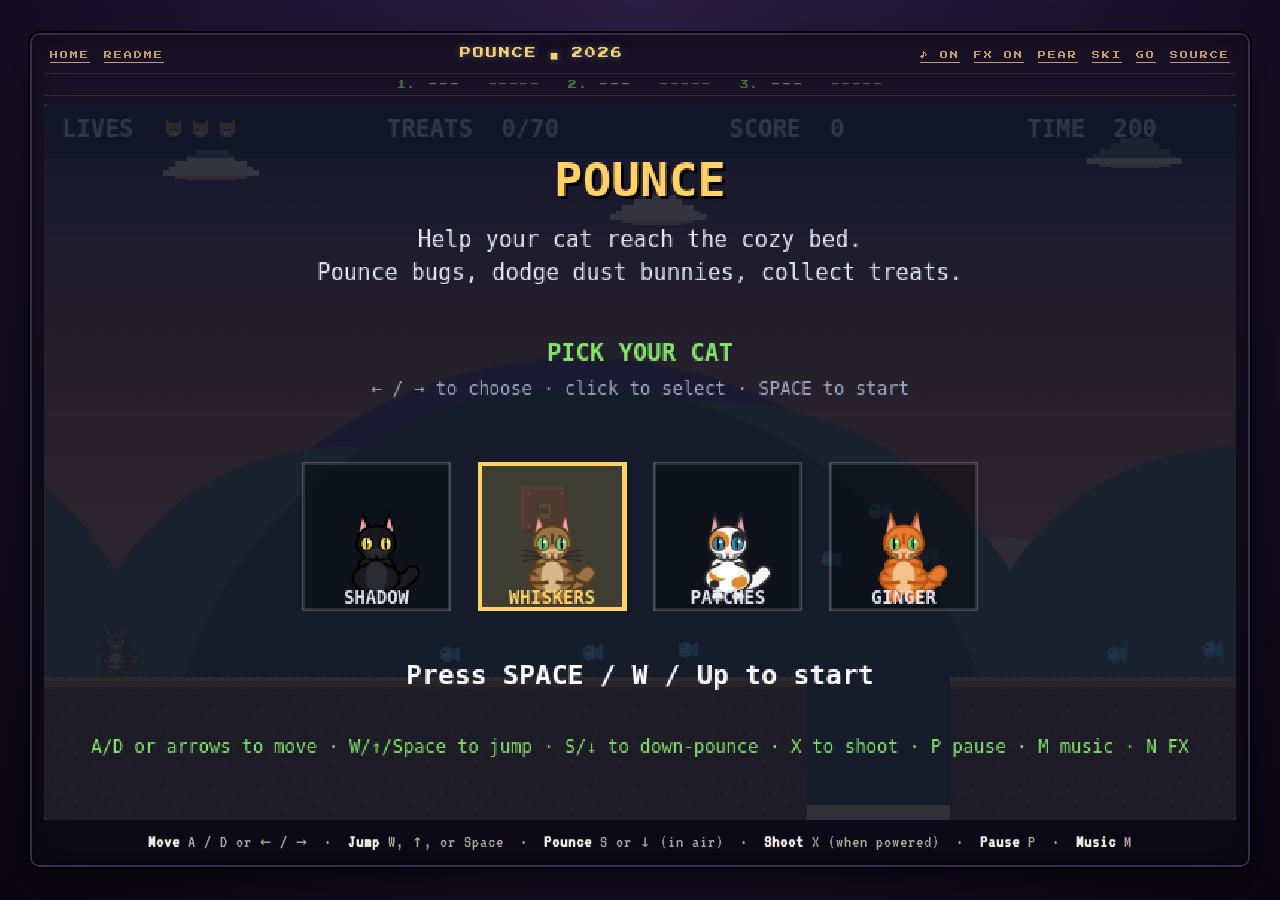
==== index.html @ 9c2bf385 "Add SFX on/off toggle (independent of music): bezel button + N key" ====
<!DOCTYPE html>
<html lang="en">
<head>
  <meta charset="UTF-8">
  <meta name="viewport" content="width=device-width, initial-scale=1">
  <title>POUNCE // A Cat Platformer</title>

  <meta name="description" content="A free browser side-scroller. Play as a cat — pick from four palettes — bounding through a hand-built tile level on the way to a cozy bed. Stomp bugs, collect treats and yarn balls, and reach the goal. Vanilla HTML / Canvas / Web Audio. No build step.">
  <link rel="canonical" href="https://pounce.mike-lee.me/">
  <meta name="theme-color" content="#1a1a2e">

  <!-- PWA manifest (makes the game installable to home screen) -->
  <link rel="manifest" href="/manifest.json">
  <meta name="apple-mobile-web-app-capable" content="yes">
  <meta name="apple-mobile-web-app-status-bar-style" content="black-translucent">
  <meta name="apple-mobile-web-app-title" content="Pounce">

  <!-- Favicons -->
  <link rel="icon" type="image/x-icon" href="/favicon.ico">
  <link rel="icon" type="image/png" sizes="16x16"   href="/favicon-16.png">
  <link rel="icon" type="image/png" sizes="32x32"   href="/favicon-32.png">
  <link rel="icon" type="image/png" sizes="48x48"   href="/favicon-48.png">
  <link rel="icon" type="image/png" sizes="64x64"   href="/favicon-64.png">
  <link rel="icon" type="image/png" sizes="96x96"   href="/favicon-96.png">
  <link rel="apple-touch-icon" sizes="180x180"      href="/apple-touch-icon.png">
  <link rel="icon" type="image/png" sizes="192x192" href="/icon-192.png">
  <link rel="icon" type="image/png" sizes="512x512" href="/icon-512.png">

  <!-- Structured data: VideoGame -->
  <script type="application/ld+json">
  {
    "@context": "https://schema.org",
    "@type": "VideoGame",
    "name": "Pounce",
    "alternateName": "pounce",
    "description": "A free browser side-scrolling platformer. Play as a cat trying to reach the cozy bed. Four selectable cat palettes, hand-built tile level, procedural pixel-art world, vector cat sprites, Web Audio synthesised SFX. Vanilla HTML / CSS / JavaScript, no build step.",
    "url": "https://pounce.mike-lee.me/",
    "image": "https://pounce.mike-lee.me/preview.png",
    "inLanguage": "en",
    "applicationCategory": "GameApplication",
    "gamePlatform": ["Web Browser"],
    "operatingSystem": "Any",
    "genre": ["Platformer", "Retro", "Side-scroller"],
    "isAccessibleForFree": true,
    "playMode": "SinglePlayer",
    "offers": {
      "@type": "Offer",
      "price": "0",
      "priceCurrency": "USD"
    },
    "author": {
      "@type": "Person",
      "name": "Mike Lee",
      "alternateName": "Whisker Leaks",
      "url": "https://www.linkedin.com/in/mikelee89/"
    },
    "publisher": {
      "@type": "Person",
      "name": "Mike Lee",
      "url": "https://mike-lee.me/"
    },
    "datePublished": "2026-04-26",
    "softwareVersion": "0.2"
  }
  </script>

  <!-- Open Graph -->
  <meta property="og:title" content="POUNCE // A Cat Platformer">
  <meta property="og:description" content="A free browser side-scroller. Play as a cat bounding through a hand-built tile level on the way to a cozy bed.">
  <meta property="og:image" content="https://pounce.mike-lee.me/preview.png">
  <meta property="og:url" content="https://pounce.mike-lee.me/">
  <meta property="og:type" content="website">
  <meta property="og:site_name" content="pounce">

  <!-- Twitter -->
  <meta name="twitter:card" content="summary_large_image">
  <meta name="twitter:title" content="POUNCE // A Cat Platformer">
  <meta name="twitter:description" content="A free browser side-scroller. Play as a cat trying to reach the cozy bed.">
  <meta name="twitter:image" content="https://pounce.mike-lee.me/preview.png">

  <link rel="stylesheet" href="style.css">
</head>
<body>
  <main class="frame">
    <div class="bezel-title">
      <span class="bezel-left">
        <a href="https://mike-lee.me/" class="bezel-link"
           target="_blank" rel="noopener noreferrer">HOME</a>
        <a href="readme.html" class="bezel-link">README</a>
      </span>
      <span class="bezel-center">POUNCE <span class="dot">&#9632;</span> 2026</span>
      <span class="bezel-right">
        <button id="music-toggle" class="bezel-link bezel-button"
                type="button" aria-pressed="true"
                title="Toggle music (M)">&#9834; ON</button>
        <button id="sfx-toggle" class="bezel-link bezel-button"
                type="button" aria-pressed="true"
                title="Toggle sound effects (N)">FX ON</button>
        <a href="https://pear.mike-lee.me/" class="bezel-link"
           target="_blank" rel="noopener noreferrer">PEAR</a>
        <a href="https://ski.mike-lee.me/" class="bezel-link"
           target="_blank" rel="noopener noreferrer">SKI</a>
        <a href="https://go.mike-lee.me/" class="bezel-link"
           target="_blank" rel="noopener noreferrer">GO</a>
        <a href="https://github.com/ashtonmorrow/bros" class="bezel-link"
           target="_blank" rel="noopener noreferrer">SOURCE</a>
      </span>
    </div>

    <!-- Top-3 leaderboard strip. Painted from localStorage cache instantly,
         then refreshed from Supabase on load + after each submit. -->
    <div id="leaderboard" class="leaderboard" aria-label="Top three scores"></div>

    <div class="screen-wrap">
      <canvas id="game" width="800" height="480"
              aria-label="Side-scrolling cat platformer"></canvas>

      <!-- Name-entry overlay. Hidden until the player cracks the top three;
           shown over the win / game-over screen. -->
      <div id="lb-entry" class="lb-entry hidden" role="dialog" aria-label="High score entry">
        <div class="lb-entry-title">NEW HIGH SCORE</div>
        <div class="lb-entry-row">
          <input id="lb-name-input" class="lb-name-input" type="text"
                 maxlength="5" autocomplete="off" spellcheck="false"
                 aria-label="Enter your initials, up to 5 characters">
          <button id="lb-submit" class="lb-submit" type="button">OK</button>
        </div>
        <div class="lb-entry-hint">Up to 5 characters &middot; ENTER to save</div>
      </div>
    </div>

    <p class="controls">
      <strong>Move</strong> A / D or &larr; / &rarr; &nbsp;&middot;&nbsp;
      <strong>Jump</strong> W, &uarr;, or Space &nbsp;&middot;&nbsp;
      <strong>Pounce</strong> S or &darr; (in air) &nbsp;&middot;&nbsp;
      <strong>Shoot</strong> X (when powered) &nbsp;&middot;&nbsp;
      <strong>Pause</strong> P &nbsp;&middot;&nbsp;
      <strong>Music</strong> M
    </p>
  </main>

  <!-- Order matters: shared globals are defined top-down. -->
  <script src="js/sprites.js"></script>
  <script src="js/audio.js"></script>
  <script src="js/level.js"></script>
  <script src="js/game.js"></script>

  <!-- Service worker: PWA installability + offline cache. Skipped on
       file:// because the SW spec requires http(s). -->
  <script>
    if ('serviceWorker' in navigator && location.protocol.startsWith('http')) {
      window.addEventListener('load', () => {
        navigator.serviceWorker.register('/sw.js').catch(() => {});
      });
    }
  </script>
</body>
</html>
---- style.css ----
/* style.css — page chrome for Pounce.
   The game itself draws into <canvas id="game"> via Canvas 2D. Internal
   resolution is locked at 800 × 480 (5 : 3 landscape); the canvas is then
   scaled to the viewport via CSS while preserving aspect ratio. Inspired by
   cat-ski's bezel pattern, adapted for landscape so the game fills as much
   horizontal real-estate as the viewport allows. */

@import url('https://fonts.googleapis.com/css2?family=Press+Start+2P&family=VT323&display=swap');

:root {
  /* Page chrome: deep nighttime backdrop so the sunset palette inside the
     canvas glows by contrast. Accent stays warm gold (matches the cat-food
     can + magic-fish highlights inside the game). */
  --bg-1:    #0a0712;
  --bg-2:    #181028;
  --bg-3:    #2a1f44;
  --panel:   #1a1227;
  --panel-2: #0d0a18;
  --bezel:   #3a2a55;
  --ink:     #f0e9e0;
  --ink-dim: #b0a89c;
  --ink-soft:#c69c6d;     /* warm dusty rose, used for bezel links */
  --accent:  #ffd166;     /* sunset gold */
  --accent-2:#84e36b;     /* shooter-state green tint */
  --accent-3:#ff8b6b;     /* warning / panic warm */
}

* { box-sizing: border-box; margin: 0; padding: 0; }

html, body {
  background: var(--bg-2);
  color: var(--ink);
  font-family: 'VT323', ui-monospace, Menlo, Consolas, monospace;
  /* dvh = dynamic viewport height; resizes with the browser chrome on mobile */
  min-height: 100dvh;
  width: 100%;
}

body {
  display: grid;
  place-items: center;
  padding: 16px;
  background:
    radial-gradient(ellipse at 50% 0%, var(--bg-3) 0%, var(--bg-2) 60%, var(--bg-1) 100%);
  /* Don't paint anything if the canvas is bigger than the viewport — the
     overflow we want is on the inner .screen-wrap only. */
  overflow-x: hidden;
}

/* ----- Frame: the rounded chrome that wraps the whole app ----- */
.frame {
  position: relative;
  padding: 12px 12px 14px;
  border-radius: 8px;
  background: linear-gradient(var(--panel), var(--panel-2));
  box-shadow:
    0 0 0 2px var(--bezel),
    0 0 0 4px #000,
    0 24px 48px rgba(0,0,0,0.55),
    inset 0 0 32px rgba(0,0,0,0.55);

  /* Width strategy. Picks whichever is smallest:
       95vw                                — small horizontal gutter
       calc((100dvh - 140px) * 5/3 + 24px) — leaves ~140px for chrome (bezel
                                             title + controls + body padding)
                                             so the frame never overflows
                                             vertically; the +24 is the
                                             frame's own internal padding
       1612px                              — hard cap at ~2× internal canvas
                                             (1600 + 24 padding) so pixel art
                                             stays crisp and we get the
                                             "symmetric padding when at max
                                             size" feel you asked for.       */
  width: min(95vw, calc((100dvh - 140px) * 5 / 3 + 24px), 1612px);
  max-width: 100%;
}

/* ----- Top bezel: HOME / README on left, brand center, sister-projects right ----- */
.bezel-title {
  display: flex;
  justify-content: space-between;
  align-items: center;
  gap: 12px;
  font-family: 'Press Start 2P', monospace;
  font-size: 11px;
  letter-spacing: 2px;
  color: var(--ink-soft);
  margin-bottom: 10px;
  padding: 0 4px;
  text-shadow: 0 0 6px rgba(122, 167, 199, 0.55);
}
.bezel-center { flex: 1; text-align: center; color: var(--accent); }
.bezel-left, .bezel-right {
  display: flex;
  align-items: center;
  gap: 10px;
}
.bezel-title .dot {
  color: var(--accent);
  animation: blink 1.2s steps(2, end) infinite;
}
@keyframes blink { 50% { opacity: 0; } }
.bezel-link {
  font-size: 8px;
  letter-spacing: 2px;
  color: var(--ink-soft);
  text-decoration: underline;
  text-underline-offset: 3px;
  padding: 4px 2px;
  text-shadow: none;
  transition: color 120ms;
}
.bezel-link:hover  { color: var(--accent-2); }
.bezel-link:active { color: var(--accent); }

/* Buttons rendered with bezel-link styling so the music toggle blends in
   visually with the surrounding HOME / README / SOURCE anchor tags. */
.bezel-button {
  background: transparent;
  border: 0;
  font-family: inherit;
  cursor: pointer;
}
.bezel-button[aria-pressed="false"] { color: #6a6573; text-decoration: line-through; }

/* ----- Leaderboard strip: thin board between the bezel and the canvas ----- */
.leaderboard {
  display: flex;
  justify-content: center;
  gap: 28px;
  font-family: 'Press Start 2P', monospace;
  font-size: 9px;
  letter-spacing: 1.5px;
  color: var(--ink-soft);
  margin: 0 0 8px;
  padding: 6px 8px;
  border-top: 1px solid rgba(140, 110, 70, 0.25);
  border-bottom: 1px solid rgba(140, 110, 70, 0.25);
  flex-wrap: wrap;
}
.lb-row {
  display: inline-flex;
  align-items: baseline;
  gap: 10px;
  min-width: 130px;
}
.lb-rank  { color: var(--accent-2); min-width: 18px; }
.lb-name  { color: var(--ink);      min-width: 50px; letter-spacing: 2px; }
.lb-score { color: var(--ink-dim);  min-width: 38px; text-align: right; margin-left: auto; }
.lb-empty { opacity: 0.45; }
@media (max-width: 540px) {
  .leaderboard { gap: 12px; font-size: 8px; padding: 5px 4px; }
  .lb-row { gap: 6px; min-width: 0; }
  .lb-name  { min-width: 38px; letter-spacing: 1.5px; }
  .lb-score { min-width: 30px; }
}

/* ----- Name-entry overlay (high-score prompt) ----- */
.lb-entry {
  position: absolute;
  top: 50%;
  left: 50%;
  transform: translate(-50%, -50%);
  background: rgba(15, 12, 28, 0.95);
  border: 2px solid var(--accent);
  padding: 16px 24px 14px;
  z-index: 10;
  text-align: center;
  font-family: 'Press Start 2P', monospace;
  box-shadow: 0 8px 32px rgba(0, 0, 0, 0.6);
}
.lb-entry.hidden { display: none; }
.lb-entry-title {
  color: var(--accent);
  font-size: 14px;
  margin-bottom: 12px;
  letter-spacing: 3px;
  text-shadow: 0 0 8px rgba(255, 209, 102, 0.4);
}
.lb-entry-row {
  display: flex;
  align-items: center;
  justify-content: center;
  gap: 8px;
}
.lb-name-input {
  font-family: inherit;
  font-size: 14px;
  letter-spacing: 4px;
  width: 140px;
  padding: 8px 10px;
  background: var(--bg-2);
  color: var(--ink);
  border: 2px solid var(--ink-dim);
  text-align: center;
  text-transform: uppercase;
  outline: none;
  caret-color: var(--accent);
}
.lb-name-input:focus {
  border-color: var(--accent);
  box-shadow: 0 0 0 2px rgba(255, 209, 102, 0.3);
}
.lb-submit {
  font-family: inherit;
  font-size: 10px;
  padding: 8px 12px;
  background: var(--accent);
  color: var(--bg-2);
  border: 2px solid var(--accent);
  cursor: pointer;
  letter-spacing: 2px;
  box-shadow: 2px 2px 0 #000;
}
.lb-submit:active {
  transform: translate(1px, 1px);
  box-shadow: 1px 1px 0 #000;
}
.lb-entry-hint {
  margin-top: 10px;
  font-size: 8px;
  color: var(--ink-dim);
  letter-spacing: 1.5px;
}

/* ----- Screen wrap: holds the canvas at the right aspect ratio ----- */
.screen-wrap {
  position: relative;
  width: 100%;
  aspect-ratio: 5 / 3;
  border-radius: 4px;
  overflow: hidden;
  background: #6ec5ff;
  box-shadow:
    inset 0 0 0 2px #000,
    inset 0 0 24px rgba(0, 0, 0, 0.4);
}

canvas#game {
  display: block;
  width: 100%;
  height: 100%;
  /* Crisp scaling for pixel art when the CSS size > internal resolution. */
  image-rendering: pixelated;
  image-rendering: -moz-crisp-edges;
  image-rendering: crisp-edges;
  cursor: crosshair;
  outline: none;
  background: #6ec5ff;
}

/* ----- Below-frame controls hint ----- */
.controls {
  margin-top: 10px;
  padding: 0 4px;
  font-size: 18px;
  color: var(--ink-dim);
  letter-spacing: 1px;
  text-align: center;
}
.controls strong { color: var(--ink); }
.controls a { color: var(--ink-soft); text-decoration: underline; text-underline-offset: 2px; }
.controls a:hover { color: var(--accent-2); }

@media (max-width: 700px) {
  body { padding: 8px; }
  .frame { padding: 8px; border-radius: 6px; }
  .bezel-title { font-size: 9px; letter-spacing: 1px; gap: 6px; }
  .bezel-link  { font-size: 7px; }
  .controls    { font-size: 14px; }
}
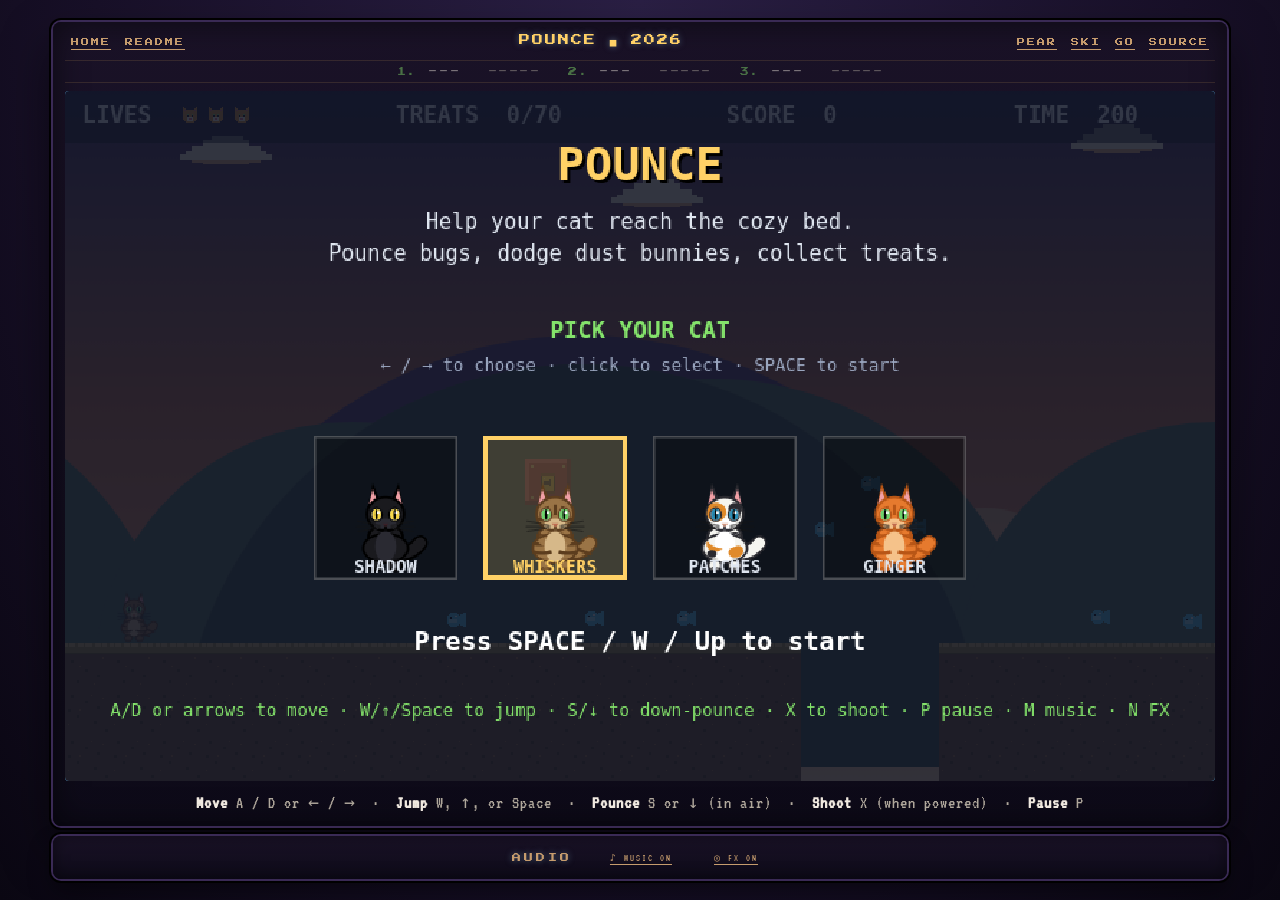
==== commit 73cda69d: "Move audio controls to bottom frame; instant on/off via master gains; M/N work in any mode" ====
--- a/index.html
+++ b/index.html
@@ -90,12 +90,6 @@
       </span>
       <span class="bezel-center">POUNCE <span class="dot">&#9632;</span> 2026</span>
       <span class="bezel-right">
-        <button id="music-toggle" class="bezel-link bezel-button"
-                type="button" aria-pressed="true"
-                title="Toggle music (M)">&#9834; ON</button>
-        <button id="sfx-toggle" class="bezel-link bezel-button"
-                type="button" aria-pressed="true"
-                title="Toggle sound effects (N)">FX ON</button>
         <a href="https://pear.mike-lee.me/" class="bezel-link"
            target="_blank" rel="noopener noreferrer">PEAR</a>
         <a href="https://ski.mike-lee.me/" class="bezel-link"
@@ -134,10 +128,20 @@
       <strong>Jump</strong> W, &uarr;, or Space &nbsp;&middot;&nbsp;
       <strong>Pounce</strong> S or &darr; (in air) &nbsp;&middot;&nbsp;
       <strong>Shoot</strong> X (when powered) &nbsp;&middot;&nbsp;
-      <strong>Pause</strong> P &nbsp;&middot;&nbsp;
-      <strong>Music</strong> M
+      <strong>Pause</strong> P
     </p>
   </main>
+
+  <!-- Audio controls live below the game frame — instant on/off. -->
+  <div class="frame frame-controls">
+    <span class="game-controls-label">AUDIO</span>
+    <button id="music-toggle" class="bezel-link bezel-button"
+            type="button" aria-pressed="true"
+            title="Toggle music (M)">&#9834; MUSIC ON</button>
+    <button id="sfx-toggle" class="bezel-link bezel-button"
+            type="button" aria-pressed="true"
+            title="Toggle sound effects (N)">&#9678; FX ON</button>
+  </div>
 
   <!-- Order matters: shared globals are defined top-down. -->
   <script src="js/sprites.js"></script>
--- a/style.css
+++ b/style.css
@@ -37,9 +37,12 @@
 }
 
 body {
-  display: grid;
-  place-items: center;
+  display: flex;
+  flex-direction: column;
+  align-items: center;
+  justify-content: center;
   padding: 16px;
+  gap: 10px;
   background:
     radial-gradient(ellipse at 50% 0%, var(--bg-3) 0%, var(--bg-2) 60%, var(--bg-1) 100%);
   /* Don't paint anything if the canvas is bigger than the viewport — the
@@ -47,7 +50,14 @@
   overflow-x: hidden;
 }
 
-/* ----- Frame: the rounded chrome that wraps the whole app ----- */
+/* ----- Frame: the rounded chrome that wraps the whole app -----
+   The width formula reserves vertical room for the bezel-title +
+   controls hint INSIDE the frame, plus the bottom .frame-controls element
+   that sits OUTSIDE it (≈210 px of total chrome). Both frames share the
+   same width via the --frame-width variable so they line up. */
+:root {
+  --frame-width: min(95vw, calc((100dvh - 210px) * 5 / 3 + 24px), 1612px);
+}
 .frame {
   position: relative;
   padding: 12px 12px 14px;
@@ -58,21 +68,38 @@
     0 0 0 4px #000,
     0 24px 48px rgba(0,0,0,0.55),
     inset 0 0 32px rgba(0,0,0,0.55);
-
-  /* Width strategy. Picks whichever is smallest:
-       95vw                                — small horizontal gutter
-       calc((100dvh - 140px) * 5/3 + 24px) — leaves ~140px for chrome (bezel
-                                             title + controls + body padding)
-                                             so the frame never overflows
-                                             vertically; the +24 is the
-                                             frame's own internal padding
-       1612px                              — hard cap at ~2× internal canvas
-                                             (1600 + 24 padding) so pixel art
-                                             stays crisp and we get the
-                                             "symmetric padding when at max
-                                             size" feel you asked for.       */
-  width: min(95vw, calc((100dvh - 140px) * 5 / 3 + 24px), 1612px);
+  width: var(--frame-width);
   max-width: 100%;
+}
+
+/* ----- Bottom audio-controls frame ----- */
+.frame-controls {
+  /* Same chrome treatment as the main frame, but smaller and not full-height. */
+  padding: 10px 16px;
+  display: flex;
+  align-items: center;
+  justify-content: center;
+  gap: 22px;
+  /* Slightly softer shadow than the main frame so it reads as the smaller
+     of the two stacked elements. */
+  box-shadow:
+    0 0 0 2px var(--bezel),
+    0 0 0 4px #000,
+    0 12px 24px rgba(0,0,0,0.45),
+    inset 0 0 16px rgba(0,0,0,0.45);
+}
+.frame-controls .bezel-button {
+  font-size: 10px;
+  letter-spacing: 2px;
+  padding: 6px 10px;
+}
+.game-controls-label {
+  font-family: 'Press Start 2P', monospace;
+  font-size: 9px;
+  letter-spacing: 3px;
+  color: var(--ink-soft);
+  text-shadow: 0 0 6px rgba(122, 167, 199, 0.55);
+  margin-right: 6px;
 }
 
 /* ----- Top bezel: HOME / README on left, brand center, sister-projects right ----- */
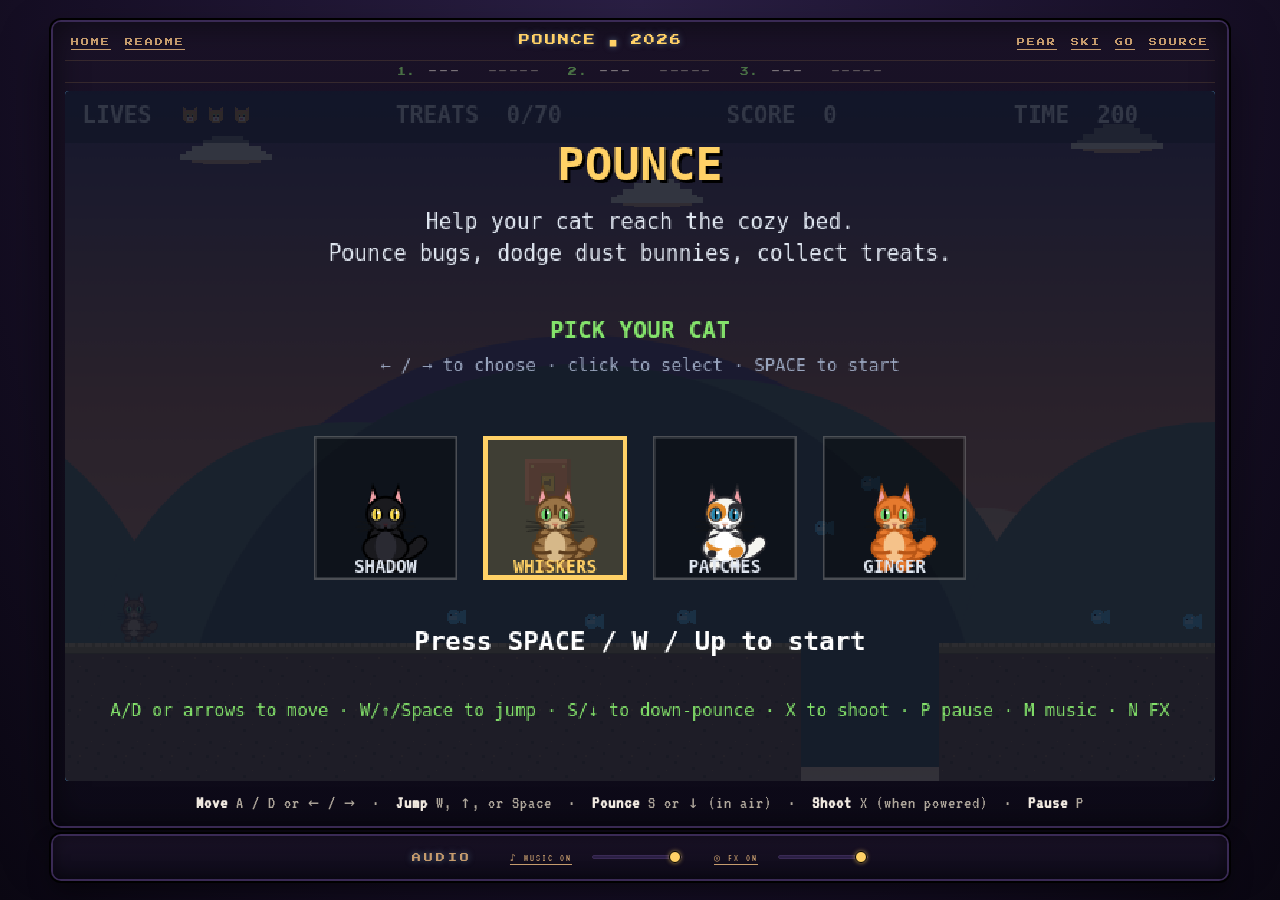
==== commit 5f6fed96: "QoL: screen shake on impacts; per-channel volume sliders; full pause overlay" ====
--- a/index.html
+++ b/index.html
@@ -132,15 +132,25 @@
     </p>
   </main>
 
-  <!-- Audio controls live below the game frame — instant on/off. -->
+  <!-- Audio controls live below the game frame — instant on/off + volume. -->
   <div class="frame frame-controls">
     <span class="game-controls-label">AUDIO</span>
-    <button id="music-toggle" class="bezel-link bezel-button"
-            type="button" aria-pressed="true"
-            title="Toggle music (M)">&#9834; MUSIC ON</button>
-    <button id="sfx-toggle" class="bezel-link bezel-button"
-            type="button" aria-pressed="true"
-            title="Toggle sound effects (N)">&#9678; FX ON</button>
+    <span class="audio-row">
+      <button id="music-toggle" class="bezel-link bezel-button"
+              type="button" aria-pressed="true"
+              title="Toggle music (M)">&#9834; MUSIC ON</button>
+      <input id="music-volume" class="audio-slider" type="range"
+             min="0" max="100" step="1" value="100"
+             aria-label="Music volume">
+    </span>
+    <span class="audio-row">
+      <button id="sfx-toggle" class="bezel-link bezel-button"
+              type="button" aria-pressed="true"
+              title="Toggle sound effects (N)">&#9678; FX ON</button>
+      <input id="sfx-volume" class="audio-slider" type="range"
+             min="0" max="100" step="1" value="100"
+             aria-label="Sound-effects volume">
+    </span>
   </div>
 
   <!-- Order matters: shared globals are defined top-down. -->
--- a/style.css
+++ b/style.css
@@ -102,6 +102,62 @@
   margin-right: 6px;
 }
 
+/* Each audio-row is a button + its volume slider as one inline group. */
+.audio-row {
+  display: inline-flex;
+  align-items: center;
+  gap: 10px;
+}
+
+/* Retro-styled range slider. WebKit + Firefox both supported via vendor
+   pseudo-elements — keep both. Track is dim, thumb is the accent gold. */
+.audio-slider {
+  -webkit-appearance: none;
+  appearance: none;
+  width: 90px;
+  height: 16px;
+  background: transparent;
+  cursor: pointer;
+  outline: none;
+  margin: 0;
+  padding: 0;
+}
+.audio-slider::-webkit-slider-runnable-track {
+  height: 4px;
+  background: var(--bg-3);
+  border: 1px solid var(--bezel);
+  border-radius: 2px;
+}
+.audio-slider::-webkit-slider-thumb {
+  -webkit-appearance: none;
+  appearance: none;
+  width: 12px;
+  height: 12px;
+  background: var(--accent);
+  border: 1px solid #000;
+  border-radius: 50%;
+  margin-top: -5px;     /* (track-h - thumb-h) / 2, ish */
+  cursor: pointer;
+  box-shadow: 0 0 4px rgba(255, 209, 102, 0.6);
+}
+.audio-slider::-moz-range-track {
+  height: 4px;
+  background: var(--bg-3);
+  border: 1px solid var(--bezel);
+  border-radius: 2px;
+}
+.audio-slider::-moz-range-thumb {
+  width: 12px;
+  height: 12px;
+  background: var(--accent);
+  border: 1px solid #000;
+  border-radius: 50%;
+  cursor: pointer;
+  box-shadow: 0 0 4px rgba(255, 209, 102, 0.6);
+}
+.audio-slider:focus::-webkit-slider-thumb { background: var(--accent-2); }
+.audio-slider:focus::-moz-range-thumb     { background: var(--accent-2); }
+
 /* ----- Top bezel: HOME / README on left, brand center, sister-projects right ----- */
 .bezel-title {
   display: flex;
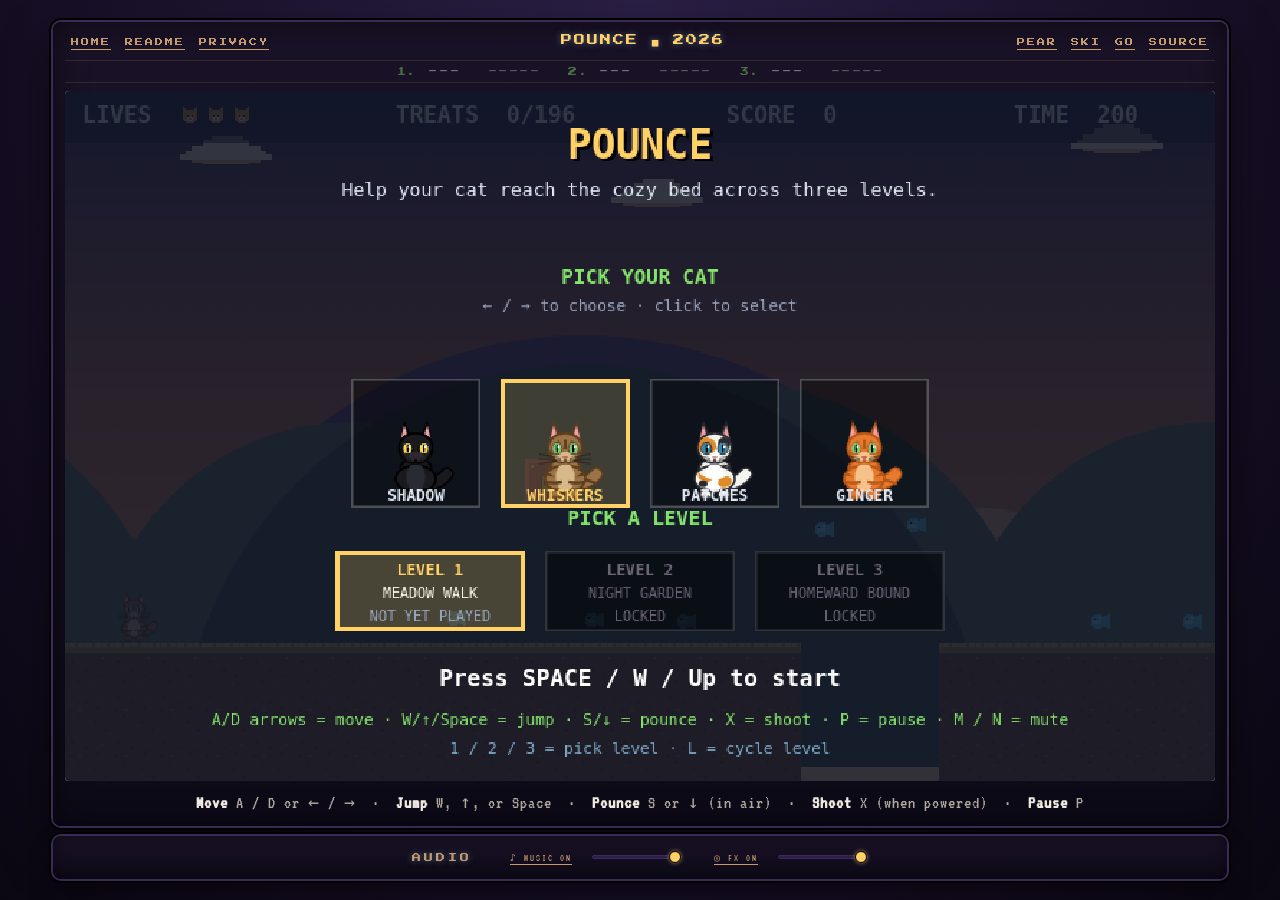
==== commit b09f2150: "Multi-level: three levels (720/540/480 tiles), level select on title, per-level progress, privacy po" ====
--- a/index.html
+++ b/index.html
@@ -87,6 +87,7 @@
         <a href="https://mike-lee.me/" class="bezel-link"
            target="_blank" rel="noopener noreferrer">HOME</a>
         <a href="readme.html" class="bezel-link">README</a>
+        <a href="privacy.html" class="bezel-link">PRIVACY</a>
       </span>
       <span class="bezel-center">POUNCE <span class="dot">&#9632;</span> 2026</span>
       <span class="bezel-right">
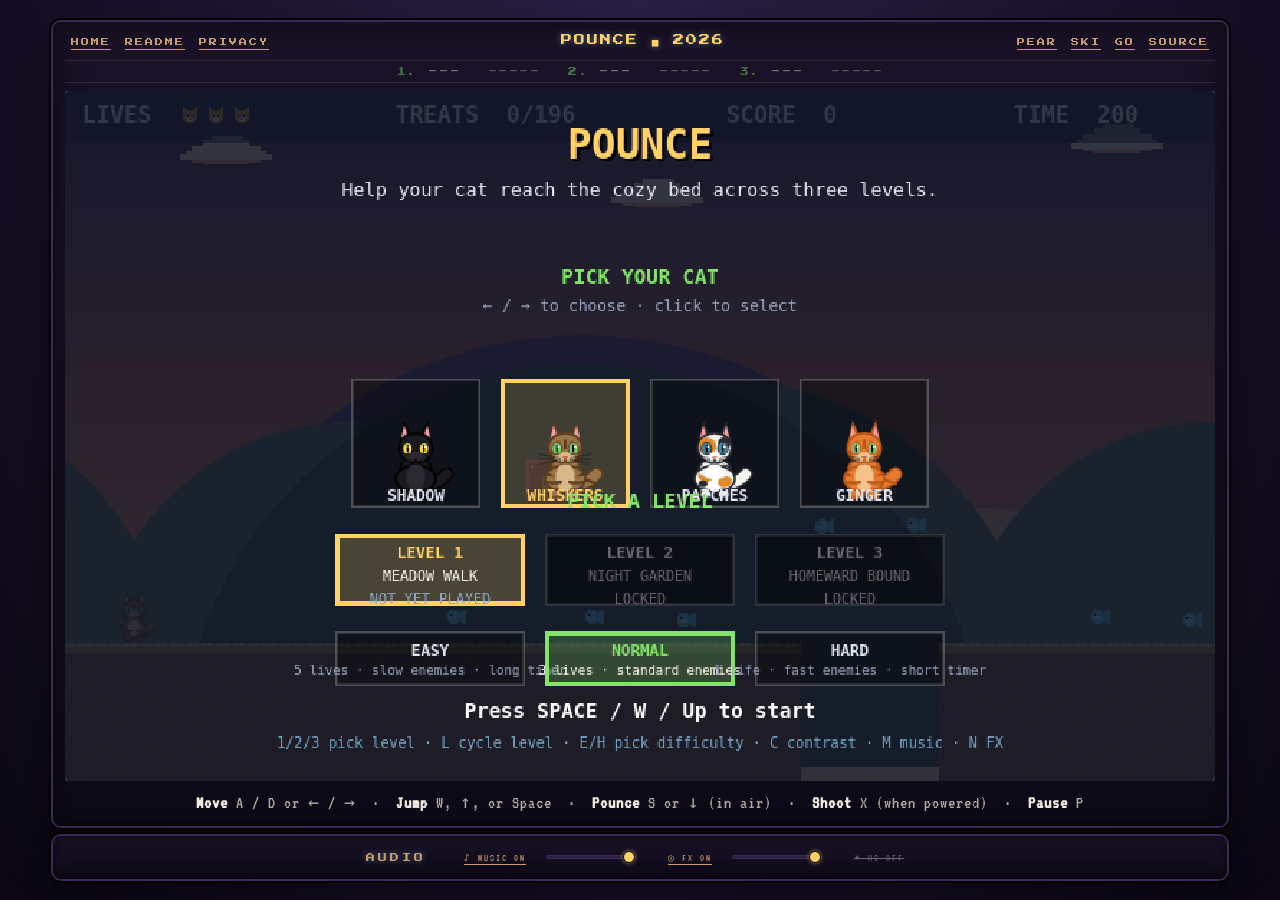
==== commit f40a31ee: "Tier 3: difficulty modes, gamepad, high-contrast toggle, mid-run save state" ====
--- a/index.html
+++ b/index.html
@@ -110,6 +110,22 @@
       <canvas id="game" width="800" height="480"
               aria-label="Side-scrolling cat platformer"></canvas>
 
+      <!-- Touch controls — hidden by default, shown when body.touch-active.
+           Buttons are positioned relative to the screen-wrap so they scale
+           with the canvas. Each button writes to the same `keys` object the
+           keyboard handlers use, so all input flows through one code path. -->
+      <div class="touch-controls" aria-hidden="true">
+        <div class="touch-pad">
+          <button class="touch-btn touch-left"  type="button" data-key="arrowleft"  aria-label="Move left">◀</button>
+          <button class="touch-btn touch-right" type="button" data-key="arrowright" aria-label="Move right">▶</button>
+        </div>
+        <div class="touch-actions">
+          <button class="touch-btn touch-shoot"  type="button" data-key="x"          aria-label="Shoot">⨯</button>
+          <button class="touch-btn touch-pounce" type="button" data-key="arrowdown"  aria-label="Down-pounce">▼</button>
+          <button class="touch-btn touch-jump"   type="button" data-key=" "          aria-label="Jump">▲</button>
+        </div>
+      </div>
+
       <!-- Name-entry overlay. Hidden until the player cracks the top three;
            shown over the win / game-over screen. -->
       <div id="lb-entry" class="lb-entry hidden" role="dialog" aria-label="High score entry">
@@ -152,6 +168,9 @@
              min="0" max="100" step="1" value="100"
              aria-label="Sound-effects volume">
     </span>
+    <button id="contrast-toggle" class="bezel-link bezel-button"
+            type="button" aria-pressed="false"
+            title="Toggle high-contrast mode (C)">&#9728; HC OFF</button>
   </div>
 
   <!-- Order matters: shared globals are defined top-down. -->
--- a/style.css
+++ b/style.css
@@ -238,6 +238,76 @@
   .lb-score { min-width: 30px; }
 }
 
+/* ----- Touch controls overlay -----
+   Hidden by default. Shown when the body has the `touch-active` class —
+   either set on first touch event, or by a `(pointer: coarse)` media-query
+   match. Two clusters of buttons sit absolutely-positioned over the canvas. */
+.touch-controls {
+  position: absolute;
+  inset: 0;
+  pointer-events: none;          /* the cluster is invisible to input */
+  display: none;
+  z-index: 5;
+}
+body.touch-active .touch-controls { display: block; }
+@media (pointer: coarse) {
+  .touch-controls { display: block; }
+}
+
+.touch-pad {
+  position: absolute;
+  bottom: 6%;
+  left: 3%;
+  display: flex;
+  gap: 14px;
+}
+.touch-actions {
+  position: absolute;
+  bottom: 6%;
+  right: 3%;
+  display: grid;
+  grid-template-columns: repeat(2, auto);
+  grid-template-rows: repeat(2, auto);
+  gap: 10px;
+  align-items: end;
+  justify-items: end;
+}
+/* Tile the action buttons so JUMP is bottom-right (the most-used spot for
+   right-thumb access), POUNCE sits to JUMP's left, SHOOT above POUNCE.
+       SHOOT  .
+       POUNCE JUMP                                               */
+.touch-shoot  { grid-column: 1; grid-row: 1; }
+.touch-pounce { grid-column: 1; grid-row: 2; }
+.touch-jump   { grid-column: 2; grid-row: 2; width: 84px !important; height: 84px !important; font-size: 32px !important; }
+
+.touch-btn {
+  pointer-events: auto;
+  width: 64px;
+  height: 64px;
+  border-radius: 50%;
+  background: rgba(15, 12, 28, 0.55);
+  color: var(--accent);
+  border: 2px solid rgba(255, 209, 102, 0.4);
+  font-family: 'Press Start 2P', monospace;
+  font-size: 24px;
+  cursor: pointer;
+  user-select: none;
+  -webkit-user-select: none;
+  -webkit-tap-highlight-color: transparent;
+  touch-action: none;
+  display: flex;
+  align-items: center;
+  justify-content: center;
+  text-shadow: 0 0 6px rgba(255, 209, 102, 0.5);
+  transition: background 80ms, transform 80ms;
+}
+.touch-btn.pressed,
+.touch-btn:active {
+  background: rgba(255, 209, 102, 0.5);
+  color: var(--bg-2);
+  transform: scale(0.94);
+}
+
 /* ----- Name-entry overlay (high-score prompt) ----- */
 .lb-entry {
   position: absolute;
@@ -332,6 +402,14 @@
   background: #6ec5ff;
 }
 
+/* High-contrast mode: boost contrast + saturation enough that similar-hued
+   entities (the blue fish treat vs the blue magic fish, the yellow wasp vs
+   the yellow box rivets, etc.) are easier to tell apart. Applied as a CSS
+   filter on the canvas so it doesn't require re-baking every sprite. */
+body.high-contrast canvas#game {
+  filter: contrast(1.3) saturate(1.5) brightness(1.05);
+}
+
 /* ----- Below-frame controls hint ----- */
 .controls {
   margin-top: 10px;
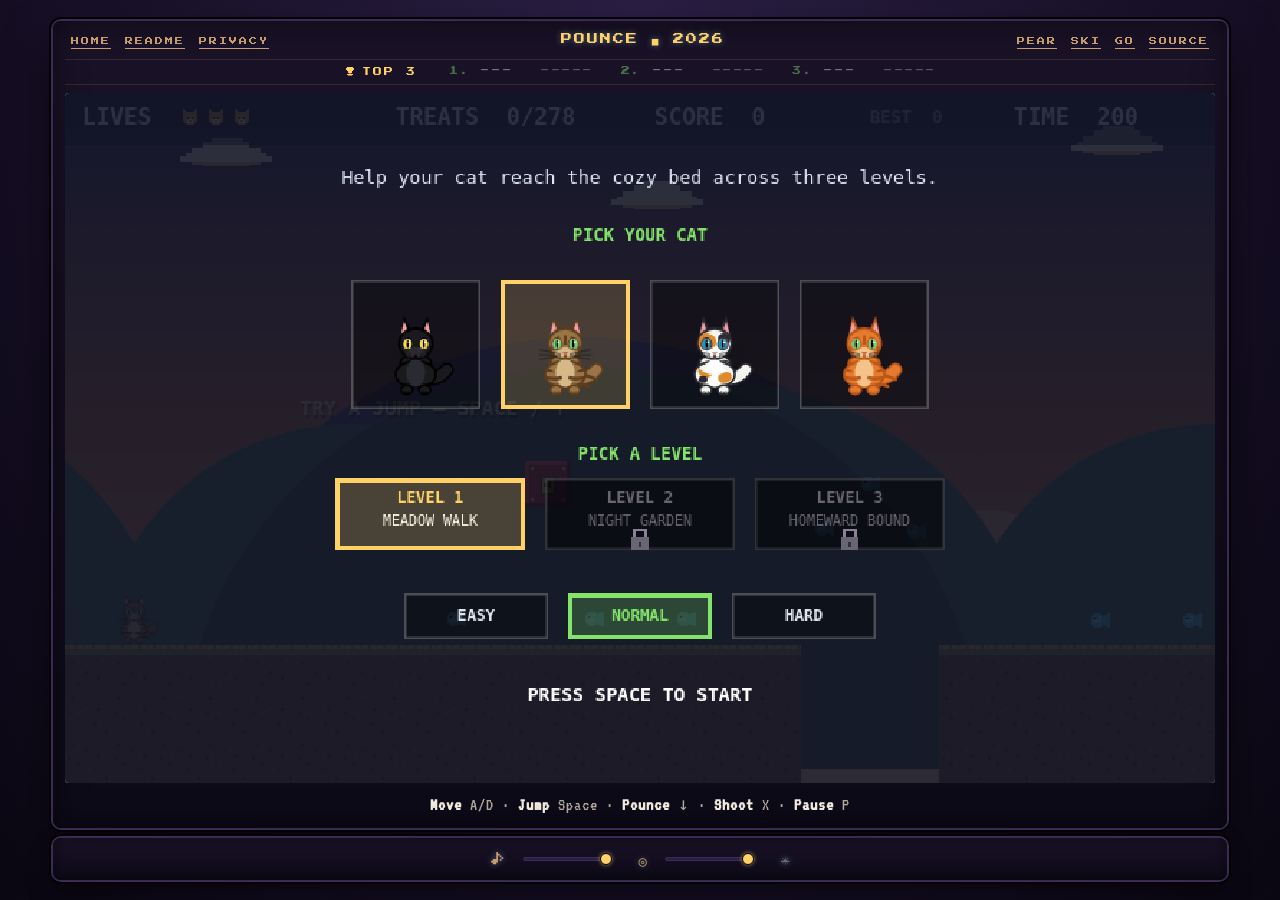
==== commit 23faa77b: "Three full levels, audio fixes, UI cleanup, deep audit pass" ====
--- a/index.html
+++ b/index.html
@@ -141,36 +141,39 @@
     </div>
 
     <p class="controls">
-      <strong>Move</strong> A / D or &larr; / &rarr; &nbsp;&middot;&nbsp;
-      <strong>Jump</strong> W, &uarr;, or Space &nbsp;&middot;&nbsp;
-      <strong>Pounce</strong> S or &darr; (in air) &nbsp;&middot;&nbsp;
-      <strong>Shoot</strong> X (when powered) &nbsp;&middot;&nbsp;
+      <strong>Move</strong> A/D &middot;
+      <strong>Jump</strong> Space &middot;
+      <strong>Pounce</strong> &darr; &middot;
+      <strong>Shoot</strong> X &middot;
       <strong>Pause</strong> P
     </p>
   </main>
 
-  <!-- Audio controls live below the game frame — instant on/off + volume. -->
+  <!-- Audio + accessibility — icon-only toggles, slider behind each.
+       Labels live in the title attributes (tooltip on hover). -->
   <div class="frame frame-controls">
-    <span class="game-controls-label">AUDIO</span>
     <span class="audio-row">
-      <button id="music-toggle" class="bezel-link bezel-button"
+      <button id="music-toggle" class="audio-icon-btn"
               type="button" aria-pressed="true"
-              title="Toggle music (M)">&#9834; MUSIC ON</button>
+              aria-label="Toggle music (M)"
+              title="Music (M)">&#9834;</button>
       <input id="music-volume" class="audio-slider" type="range"
              min="0" max="100" step="1" value="100"
              aria-label="Music volume">
     </span>
     <span class="audio-row">
-      <button id="sfx-toggle" class="bezel-link bezel-button"
+      <button id="sfx-toggle" class="audio-icon-btn"
               type="button" aria-pressed="true"
-              title="Toggle sound effects (N)">&#9678; FX ON</button>
+              aria-label="Toggle sound effects (N)"
+              title="FX (N)">&#9678;</button>
       <input id="sfx-volume" class="audio-slider" type="range"
              min="0" max="100" step="1" value="100"
              aria-label="Sound-effects volume">
     </span>
-    <button id="contrast-toggle" class="bezel-link bezel-button"
+    <button id="contrast-toggle" class="audio-icon-btn"
             type="button" aria-pressed="false"
-            title="Toggle high-contrast mode (C)">&#9728; HC OFF</button>
+            aria-label="Toggle high-contrast mode (C)"
+            title="High Contrast (C)">&#9728;</button>
   </div>
 
   <!-- Order matters: shared globals are defined top-down. -->
--- a/style.css
+++ b/style.css
@@ -79,7 +79,8 @@
   display: flex;
   align-items: center;
   justify-content: center;
-  gap: 22px;
+  flex-wrap: wrap;             /* graceful wrap on narrow viewports */
+  gap: 22px 18px;              /* row-gap × col-gap */
   /* Slightly softer shadow than the main frame so it reads as the smaller
      of the two stacked elements. */
   box-shadow:
@@ -88,19 +89,25 @@
     0 12px 24px rgba(0,0,0,0.45),
     inset 0 0 16px rgba(0,0,0,0.45);
 }
-.frame-controls .bezel-button {
-  font-size: 10px;
-  letter-spacing: 2px;
-  padding: 6px 10px;
-}
-.game-controls-label {
+/* Compact icon-only audio + accessibility toggles. The state (on/off)
+   is communicated by the strikethrough on aria-pressed=false; on/off
+   text labels and the "AUDIO" header label are gone for a cleaner row. */
+.audio-icon-btn {
   font-family: 'Press Start 2P', monospace;
-  font-size: 9px;
-  letter-spacing: 3px;
+  font-size: 14px;
+  line-height: 1;
+  background: transparent;
+  border: 0;
   color: var(--ink-soft);
+  cursor: pointer;
+  padding: 4px 8px;
   text-shadow: 0 0 6px rgba(122, 167, 199, 0.55);
-  margin-right: 6px;
-}
+}
+.audio-icon-btn[aria-pressed="false"] {
+  color: #6a6573;
+  text-decoration: line-through;
+}
+.audio-icon-btn:hover { color: var(--accent-2); }
 
 /* Each audio-row is a button + its volume slider as one inline group. */
 .audio-row {
@@ -231,11 +238,33 @@
 .lb-name  { color: var(--ink);      min-width: 50px; letter-spacing: 2px; }
 .lb-score { color: var(--ink-dim);  min-width: 38px; text-align: right; margin-left: auto; }
 .lb-empty { opacity: 0.45; }
+/* "TOP 3" anchor — a small pixel trophy + label so the strip reads
+   as global high scores at a glance instead of an unlabelled grid. */
+.lb-label {
+  display: inline-flex;
+  align-items: center;
+  gap: 6px;
+  color: var(--accent);
+  letter-spacing: 2px;
+  margin-right: 4px;
+}
+.lb-label::before {
+  content: '';
+  display: inline-block;
+  width: 12px;
+  height: 12px;
+  background-image: url("data:image/svg+xml;utf8,<svg xmlns='http://www.w3.org/2000/svg' viewBox='0 0 12 12' shape-rendering='crispEdges'><rect x='3' y='1' width='6' height='4' fill='%23ffd166'/><rect x='2' y='2' width='1' height='2' fill='%23ffd166'/><rect x='9' y='2' width='1' height='2' fill='%23ffd166'/><rect x='4' y='5' width='4' height='2' fill='%23ffd166'/><rect x='5' y='7' width='2' height='1' fill='%23a07a2a'/><rect x='3' y='8' width='6' height='1' fill='%23ffd166'/><rect x='4' y='9' width='4' height='1' fill='%23a07a2a'/></svg>");
+  background-size: contain;
+  background-repeat: no-repeat;
+  background-position: center;
+}
 @media (max-width: 540px) {
   .leaderboard { gap: 12px; font-size: 8px; padding: 5px 4px; }
   .lb-row { gap: 6px; min-width: 0; }
   .lb-name  { min-width: 38px; letter-spacing: 1.5px; }
   .lb-score { min-width: 30px; }
+  .lb-label { font-size: 7px; gap: 4px; margin-right: 2px; }
+  .lb-label::before { width: 10px; height: 10px; }
 }
 
 /* ----- Touch controls overlay -----
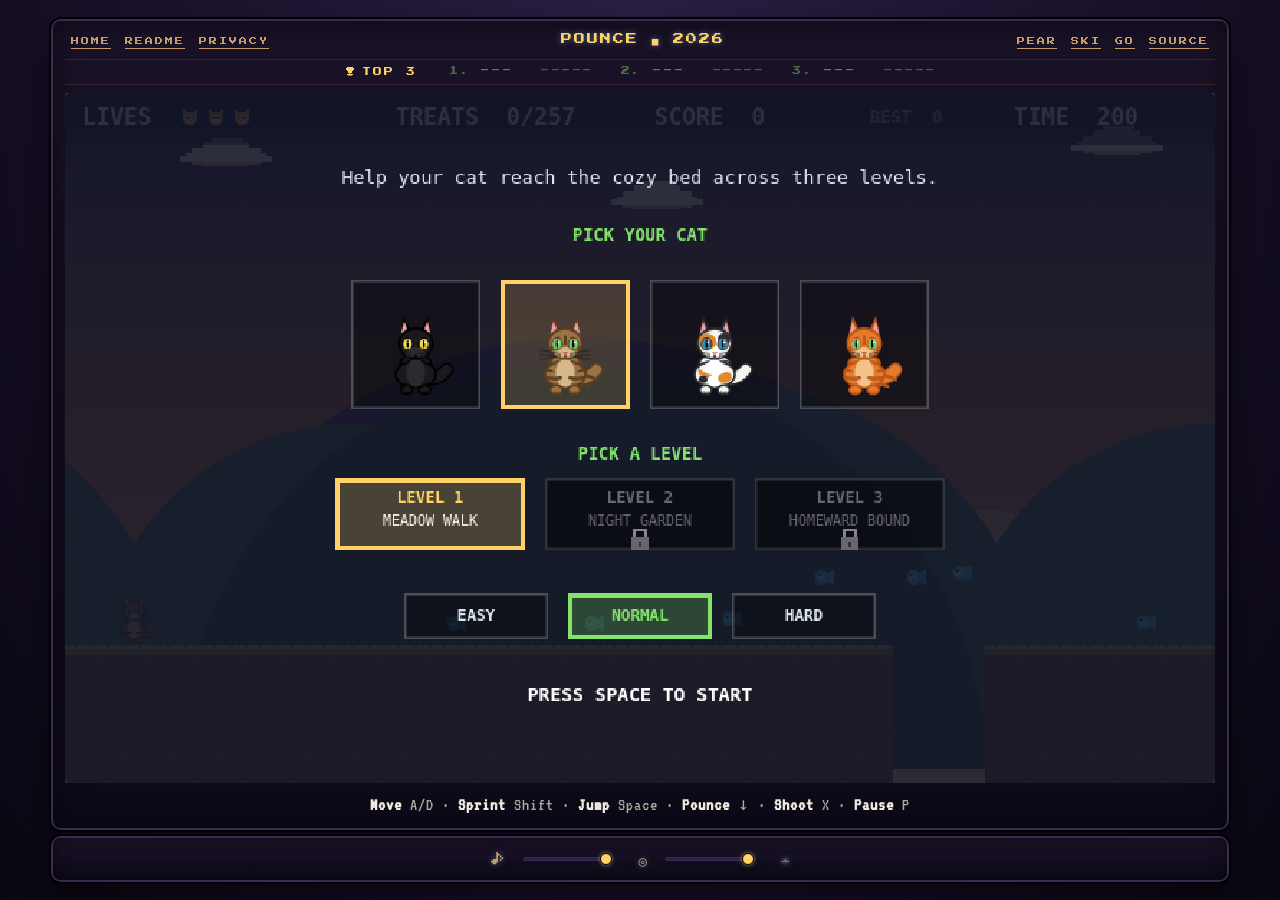
==== commit 55fdadb1: "L1 redesign + sprint mechanic + apex hang + air control" ====
--- a/index.html
+++ b/index.html
@@ -142,6 +142,7 @@
 
     <p class="controls">
       <strong>Move</strong> A/D &middot;
+      <strong>Sprint</strong> Shift &middot;
       <strong>Jump</strong> Space &middot;
       <strong>Pounce</strong> &darr; &middot;
       <strong>Shoot</strong> X &middot;
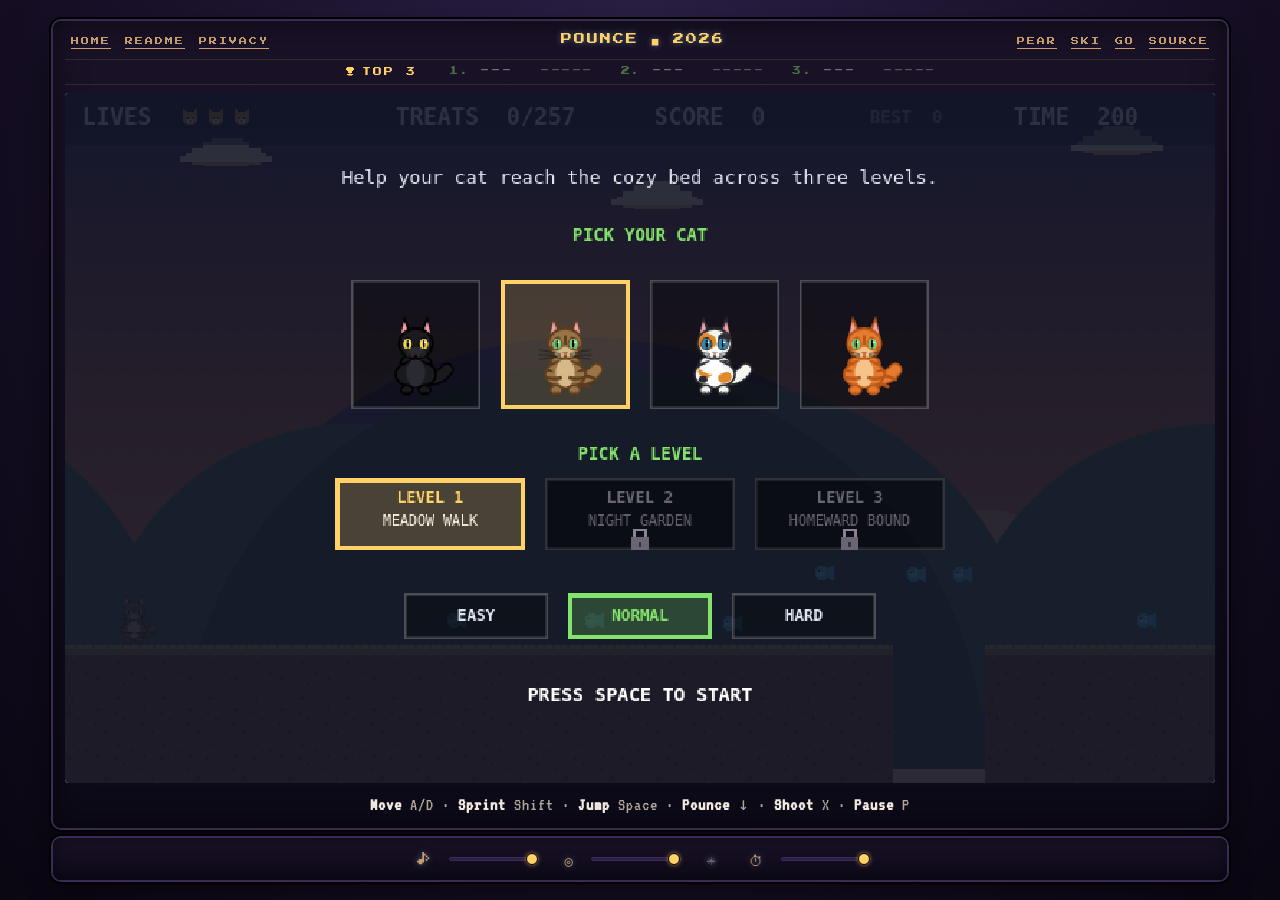
==== commit 91f4a619: "Game-speed slider for accessibility / lower-end machines" ====
--- a/index.html
+++ b/index.html
@@ -175,6 +175,13 @@
             type="button" aria-pressed="false"
             aria-label="Toggle high-contrast mode (C)"
             title="High Contrast (C)">&#9728;</button>
+    <span class="audio-row" title="Game speed (slows the whole simulation; music keeps tempo)">
+      <span class="audio-icon-btn audio-icon-static"
+            aria-hidden="true">&#9201;</span>
+      <input id="speed-slider" class="audio-slider" type="range"
+             min="50" max="100" step="5" value="100"
+             aria-label="Game speed (50% = half-speed, 100% = native)">
+    </span>
   </div>
 
   <!-- Order matters: shared globals are defined top-down. -->
--- a/style.css
+++ b/style.css
@@ -108,6 +108,13 @@
   text-decoration: line-through;
 }
 .audio-icon-btn:hover { color: var(--accent-2); }
+/* Static icon (e.g. the clock next to the game-speed slider) — same
+   visual treatment as the toggles but not clickable. */
+.audio-icon-static {
+  cursor: default;
+  pointer-events: none;
+}
+.audio-icon-static:hover { color: var(--ink-soft); }
 
 /* Each audio-row is a button + its volume slider as one inline group. */
 .audio-row {
